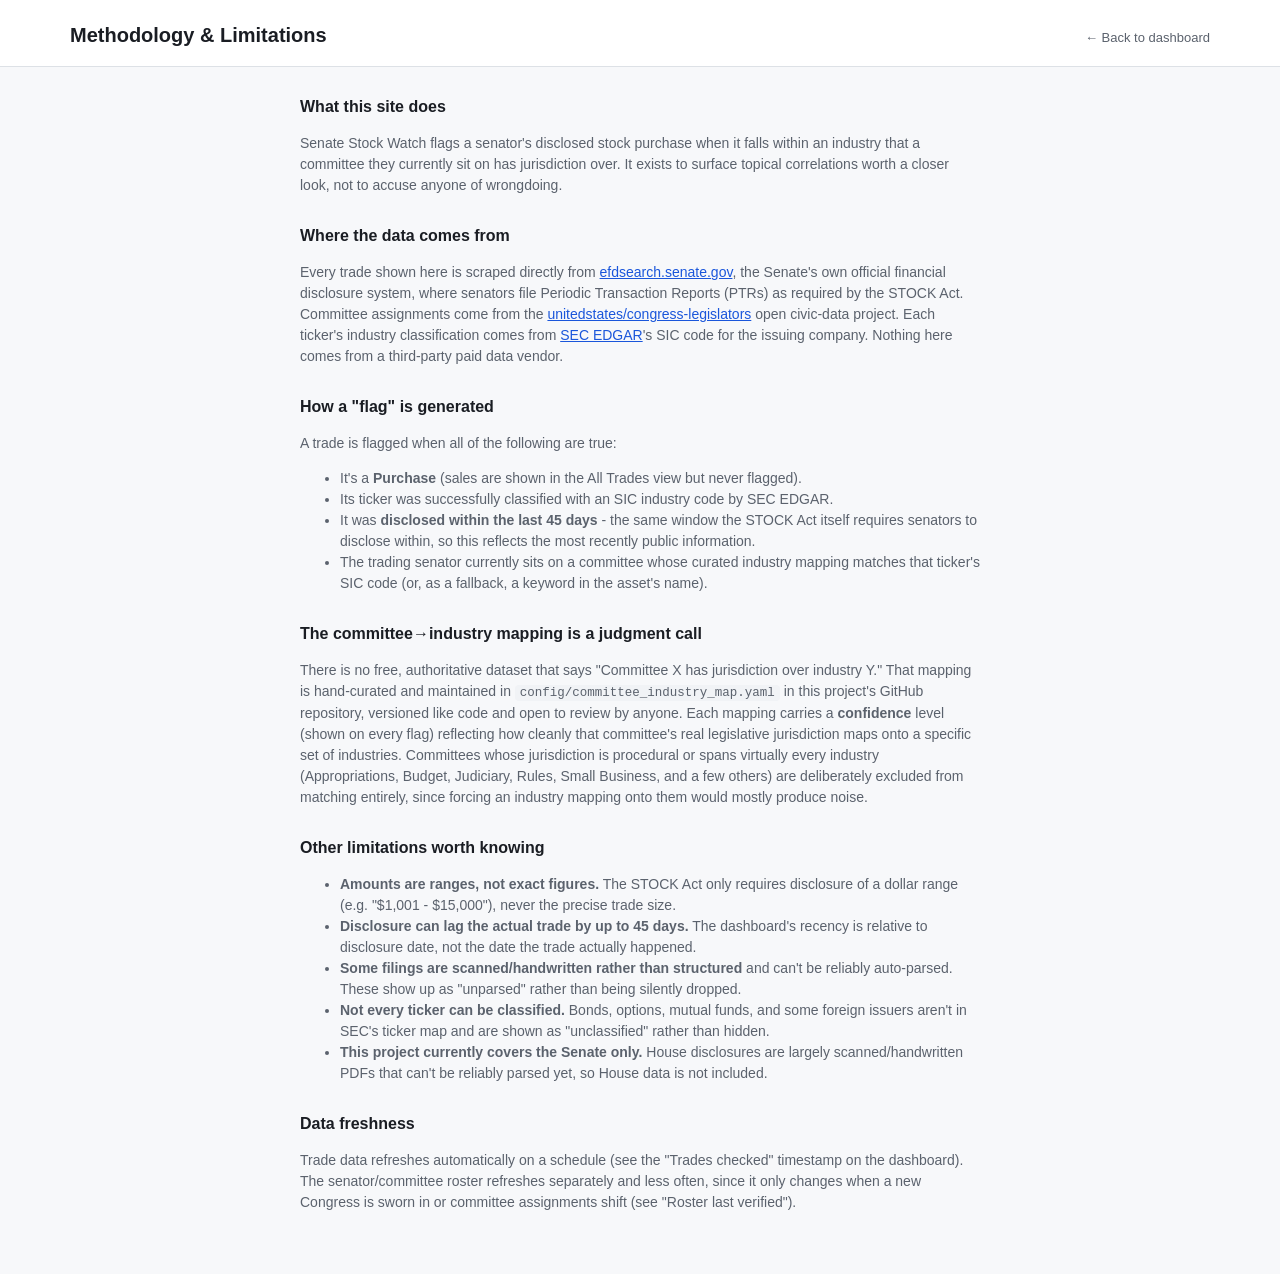
==== docs/methodology.html @ 35e69fd7 "Initial implementation of Senate Stock Watch Static, serverless web app that flags Senate stock purc" ====
<!doctype html>
<html lang="en">
<head>
  <meta charset="utf-8" />
  <meta name="viewport" content="width=device-width, initial-scale=1" />
  <title>Methodology &amp; limitations - Senate Stock Watch</title>
  <link rel="stylesheet" href="styles.css" />
</head>
<body>
  <header class="site-header">
    <div class="wrap">
      <div class="title-row">
        <h1>Methodology &amp; Limitations</h1>
        <nav class="header-links">
          <a href="index.html">&larr; Back to dashboard</a>
        </nav>
      </div>
    </div>
  </header>

  <main class="wrap prose">
    <h2>What this site does</h2>
    <p>
      Senate Stock Watch flags a senator's disclosed stock purchase when it falls within an industry that a
      committee they currently sit on has jurisdiction over. It exists to surface topical correlations worth a
      closer look, not to accuse anyone of wrongdoing.
    </p>

    <h2>Where the data comes from</h2>
    <p>
      Every trade shown here is scraped directly from
      <a href="https://efdsearch.senate.gov/search/" target="_blank" rel="noopener">efdsearch.senate.gov</a>,
      the Senate's own official financial disclosure system, where senators file Periodic Transaction Reports
      (PTRs) as required by the STOCK Act. Committee assignments come from the
      <a href="https://github.com/unitedstates/congress-legislators" target="_blank" rel="noopener">unitedstates/congress-legislators</a>
      open civic-data project. Each ticker's industry classification comes from
      <a href="https://www.sec.gov/" target="_blank" rel="noopener">SEC EDGAR</a>'s SIC code for the issuing company.
      Nothing here comes from a third-party paid data vendor.
    </p>

    <h2>How a "flag" is generated</h2>
    <p>A trade is flagged when all of the following are true:</p>
    <ul>
      <li>It's a <strong>Purchase</strong> (sales are shown in the All Trades view but never flagged).</li>
      <li>Its ticker was successfully classified with an SIC industry code by SEC EDGAR.</li>
      <li>It was <strong>disclosed within the last 45 days</strong> - the same window the STOCK Act itself requires senators to disclose within, so this reflects the most recently public information.</li>
      <li>The trading senator currently sits on a committee whose curated industry mapping matches that ticker's SIC code (or, as a fallback, a keyword in the asset's name).</li>
    </ul>

    <h2>The committee&rarr;industry mapping is a judgment call</h2>
    <p>
      There is no free, authoritative dataset that says "Committee X has jurisdiction over industry Y."
      That mapping is hand-curated and maintained in
      <code>config/committee_industry_map.yaml</code> in this project's GitHub repository, versioned like
      code and open to review by anyone. Each mapping carries a <strong>confidence</strong> level (shown on
      every flag) reflecting how cleanly that committee's real legislative jurisdiction maps onto a specific
      set of industries. Committees whose jurisdiction is procedural or spans virtually every industry
      (Appropriations, Budget, Judiciary, Rules, Small Business, and a few others) are deliberately excluded
      from matching entirely, since forcing an industry mapping onto them would mostly produce noise.
    </p>

    <h2>Other limitations worth knowing</h2>
    <ul>
      <li><strong>Amounts are ranges, not exact figures.</strong> The STOCK Act only requires disclosure of a dollar range (e.g. "$1,001 - $15,000"), never the precise trade size.</li>
      <li><strong>Disclosure can lag the actual trade by up to 45 days.</strong> The dashboard's recency is relative to disclosure date, not the date the trade actually happened.</li>
      <li><strong>Some filings are scanned/handwritten rather than structured</strong> and can't be reliably auto-parsed. These show up as "unparsed" rather than being silently dropped.</li>
      <li><strong>Not every ticker can be classified.</strong> Bonds, options, mutual funds, and some foreign issuers aren't in SEC's ticker map and are shown as "unclassified" rather than hidden.</li>
      <li><strong>This project currently covers the Senate only.</strong> House disclosures are largely scanned/handwritten PDFs that can't be reliably parsed yet, so House data is not included.</li>
    </ul>

    <h2>Data freshness</h2>
    <p>
      Trade data refreshes automatically on a schedule (see the "Trades checked" timestamp on the dashboard).
      The senator/committee roster refreshes separately and less often, since it only changes when a new
      Congress is sworn in or committee assignments shift (see "Roster last verified").
    </p>
  </main>
</body>
</html>
---- docs/styles.css ----
:root {
  --bg: #f7f8fa;
  --surface: #ffffff;
  --surface-alt: #f1f3f6;
  --border: #dde1e6;
  --text: #1a1d23;
  --text-muted: #5b626d;
  --text-faint: #8a919c;
  --accent: #1a56db;
  --accent-soft: #e8f0fe;
  --flag-high: #b42318;
  --flag-high-bg: #fef2f1;
  --flag-medium: #b54708;
  --flag-medium-bg: #fef6ec;
  --purchase: #067647;
  --purchase-bg: #e7f6ee;
  --sale: #6b7280;
  --sale-bg: #f1f3f6;
  --shadow: 0 1px 2px rgba(16, 24, 40, 0.06), 0 1px 3px rgba(16, 24, 40, 0.08);
  --radius: 8px;
}

@media (prefers-color-scheme: dark) {
  :root {
    --bg: #14161a;
    --surface: #1c1f26;
    --surface-alt: #23262e;
    --border: #333844;
    --text: #eaecef;
    --text-muted: #a3a9b5;
    --text-faint: #767d89;
    --accent: #5b8def;
    --accent-soft: #1c2b4a;
    --flag-high: #f97066;
    --flag-high-bg: #3a1a1a;
    --flag-medium: #f79009;
    --flag-medium-bg: #3a2a12;
    --purchase: #3ccb7f;
    --purchase-bg: #143324;
    --sale: #9aa1ac;
    --sale-bg: #23262e;
    --shadow: 0 1px 2px rgba(0, 0, 0, 0.4);
  }
}

* {
  box-sizing: border-box;
}

body {
  margin: 0;
  background: var(--bg);
  color: var(--text);
  font-family: -apple-system, BlinkMacSystemFont, "Segoe UI", Roboto, Helvetica, Arial, sans-serif;
  font-size: 14px;
  line-height: 1.5;
}

a {
  color: var(--accent);
}

.wrap {
  max-width: 1180px;
  margin: 0 auto;
  padding: 0 20px 48px;
}

/* Header */
.site-header {
  border-bottom: 1px solid var(--border);
  background: var(--surface);
  margin-bottom: 20px;
}

.site-header .wrap {
  padding-top: 20px;
  padding-bottom: 16px;
}

.title-row {
  display: flex;
  align-items: baseline;
  justify-content: space-between;
  flex-wrap: wrap;
  gap: 8px;
}

.title-row h1 {
  font-size: 20px;
  margin: 0;
}

.header-links {
  font-size: 13px;
  display: flex;
  gap: 16px;
}

.header-links a {
  text-decoration: none;
  color: var(--text-muted);
}

.header-links a:hover {
  color: var(--accent);
}

.disclaimer {
  margin-top: 10px;
  font-size: 13px;
  color: var(--text-muted);
  background: var(--surface-alt);
  border: 1px solid var(--border);
  border-radius: var(--radius);
  padding: 10px 14px;
}

.meta-row {
  margin-top: 10px;
  font-size: 12.5px;
  color: var(--text-faint);
  display: flex;
  gap: 18px;
  flex-wrap: wrap;
}

.meta-row .dot {
  width: 6px;
  height: 6px;
  border-radius: 50%;
  background: var(--purchase);
  display: inline-block;
  margin-right: 6px;
}

/* View tabs */
.view-tabs {
  display: flex;
  gap: 4px;
  margin-bottom: 16px;
  border-bottom: 1px solid var(--border);
}

.view-tab {
  appearance: none;
  border: none;
  background: none;
  font: inherit;
  color: var(--text-muted);
  padding: 10px 4px;
  margin-right: 20px;
  cursor: pointer;
  border-bottom: 2px solid transparent;
}

.view-tab.active {
  color: var(--text);
  border-bottom-color: var(--accent);
  font-weight: 600;
}

/* Filter bar */
.filter-bar {
  display: flex;
  flex-wrap: wrap;
  gap: 10px;
  align-items: center;
  margin-bottom: 16px;
  background: var(--surface);
  border: 1px solid var(--border);
  border-radius: var(--radius);
  padding: 12px;
}

.filter-bar select,
.filter-bar input[type="text"] {
  font: inherit;
  padding: 6px 10px;
  border-radius: 6px;
  border: 1px solid var(--border);
  background: var(--surface);
  color: var(--text);
}

.filter-bar input[type="text"] {
  min-width: 200px;
}

.filter-checkbox {
  display: flex;
  align-items: center;
  gap: 6px;
  color: var(--text-muted);
  font-size: 13px;
}

.filter-spacer {
  flex: 1;
}

.result-count {
  font-size: 13px;
  color: var(--text-faint);
}

/* Table */
.table-container {
  background: var(--surface);
  border: 1px solid var(--border);
  border-radius: var(--radius);
  overflow-x: auto;
  box-shadow: var(--shadow);
}

table {
  width: 100%;
  border-collapse: collapse;
  min-width: 760px;
}

thead th {
  text-align: left;
  font-size: 12px;
  text-transform: uppercase;
  letter-spacing: 0.03em;
  color: var(--text-faint);
  padding: 10px 14px;
  border-bottom: 1px solid var(--border);
  cursor: pointer;
  white-space: nowrap;
  user-select: none;
}

thead th:hover {
  color: var(--text);
}

thead th .sort-arrow {
  opacity: 0.5;
  margin-left: 3px;
}

tbody td {
  padding: 10px 14px;
  border-bottom: 1px solid var(--border);
  vertical-align: middle;
}

tbody tr:last-child td {
  border-bottom: none;
}

tbody tr {
  cursor: pointer;
}

tbody tr:hover {
  background: var(--surface-alt);
}

.senator-cell {
  display: flex;
  flex-direction: column;
}

.senator-name {
  font-weight: 600;
}

.senator-sub {
  font-size: 12px;
  color: var(--text-faint);
}

.badge {
  display: inline-block;
  font-size: 11px;
  font-weight: 600;
  padding: 1px 6px;
  border-radius: 4px;
}

.badge-D { background: var(--accent-soft); color: var(--accent); }
.badge-R { background: var(--flag-high-bg); color: var(--flag-high); }
.badge-I { background: var(--surface-alt); color: var(--text-muted); }

.chip {
  display: inline-block;
  font-size: 12px;
  padding: 2px 8px;
  border-radius: 999px;
  white-space: nowrap;
}

.chip-purchase { background: var(--purchase-bg); color: var(--purchase); }
.chip-sale { background: var(--sale-bg); color: var(--sale); }

.confidence-high { color: var(--flag-high); font-weight: 600; }
.confidence-medium { color: var(--flag-medium); font-weight: 600; }

.recency-chip {
  font-size: 12px;
  color: var(--text-muted);
}

.ticker {
  font-weight: 600;
}

.empty-state, .error-state {
  padding: 48px 20px;
  text-align: center;
  color: var(--text-muted);
}

.error-state {
  color: var(--flag-high);
}

/* Modal */
dialog#detail-modal {
  border: none;
  border-radius: 12px;
  padding: 0;
  width: min(560px, 92vw);
  background: var(--surface);
  color: var(--text);
  box-shadow: var(--shadow);
}

dialog#detail-modal::backdrop {
  background: rgba(10, 12, 16, 0.5);
}

.modal-inner {
  padding: 22px 24px;
}

.modal-inner h2 {
  margin: 0 0 4px;
  font-size: 18px;
}

.modal-close {
  position: absolute;
  top: 14px;
  right: 16px;
  appearance: none;
  border: none;
  background: none;
  font-size: 18px;
  color: var(--text-faint);
  cursor: pointer;
}

.modal-inner {
  position: relative;
}

.detail-grid {
  display: grid;
  grid-template-columns: auto 1fr;
  gap: 6px 14px;
  margin: 16px 0;
  font-size: 13px;
}

.detail-grid dt {
  color: var(--text-faint);
}

.detail-grid dd {
  margin: 0;
}

.rationale-box {
  background: var(--surface-alt);
  border-radius: 8px;
  padding: 12px 14px;
  font-size: 13px;
  color: var(--text-muted);
  margin: 12px 0;
}

.modal-links {
  display: flex;
  gap: 16px;
  font-size: 13px;
  margin-top: 10px;
}

/* Methodology page */
.prose {
  max-width: 720px;
}

.prose h2 {
  font-size: 16px;
  margin-top: 28px;
}

.prose p, .prose li {
  color: var(--text-muted);
}

.prose code {
  background: var(--surface-alt);
  padding: 1px 5px;
  border-radius: 4px;
  font-size: 12.5px;
}
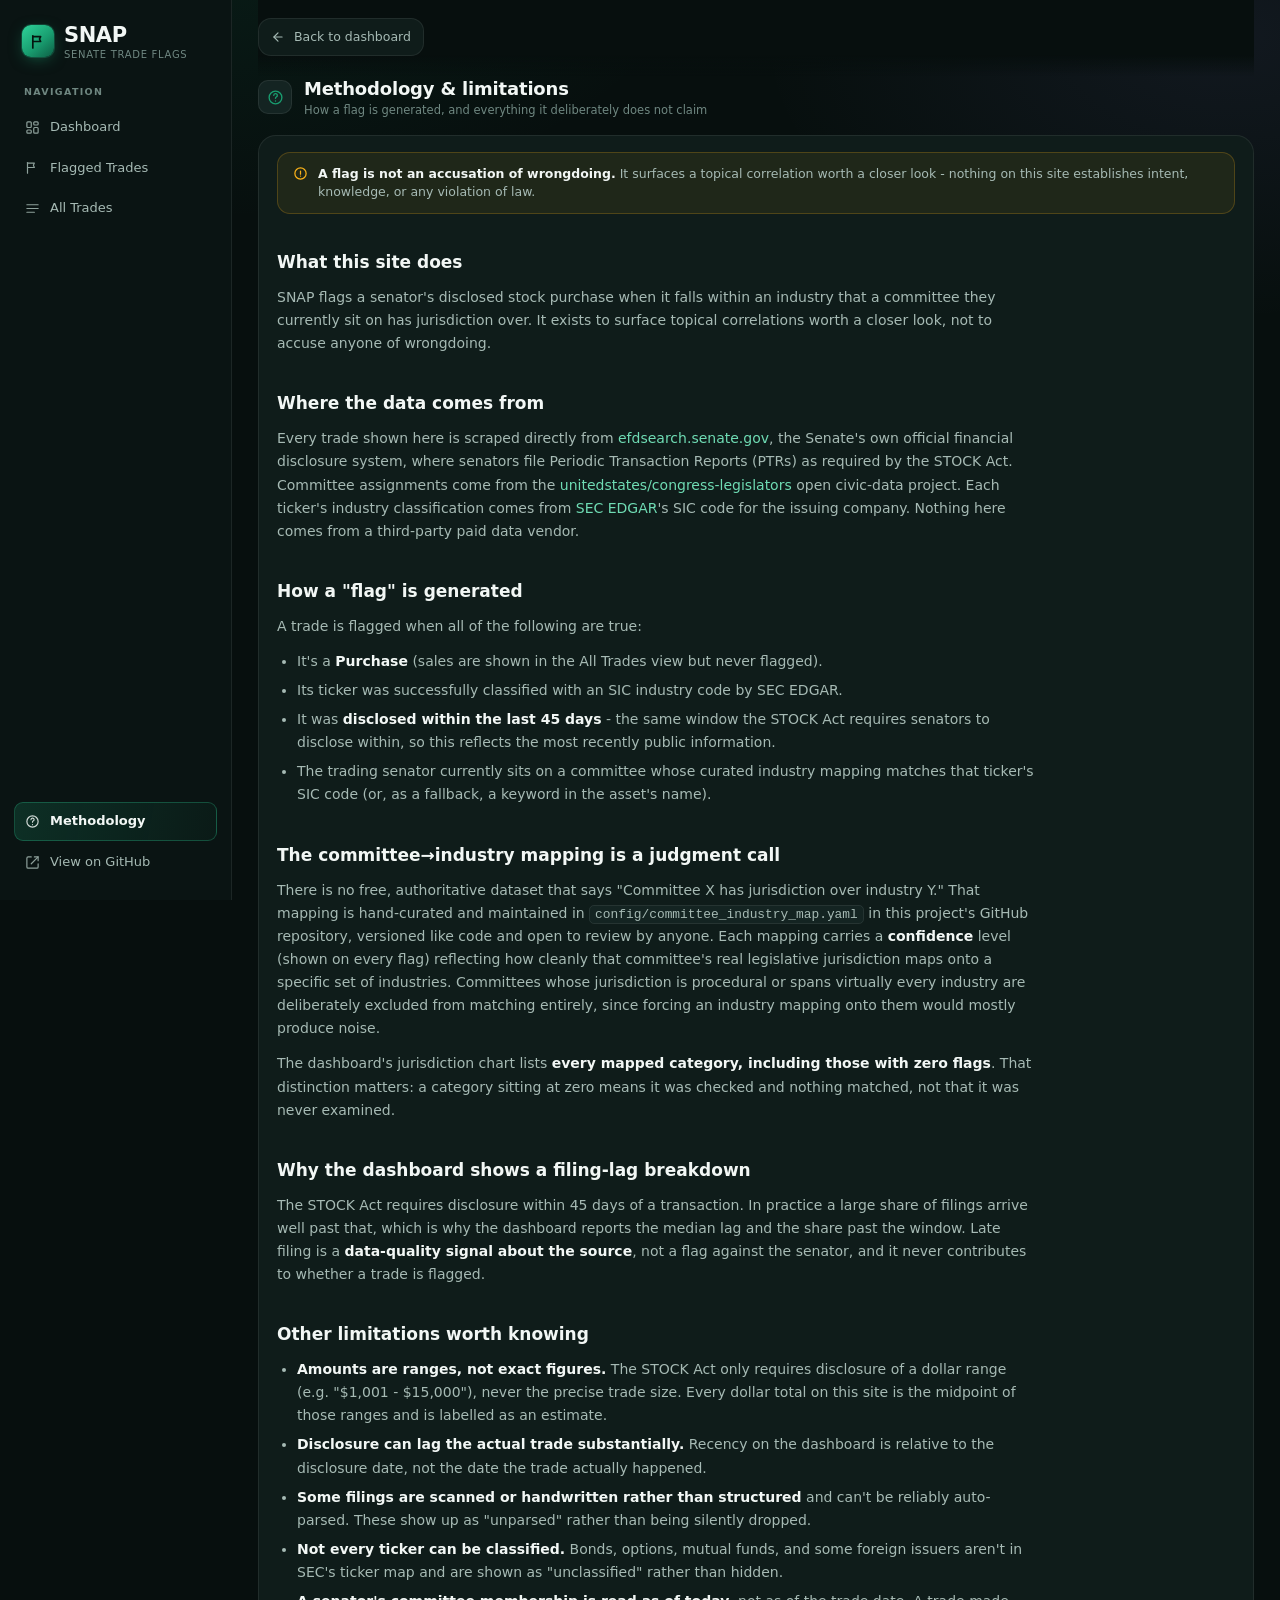
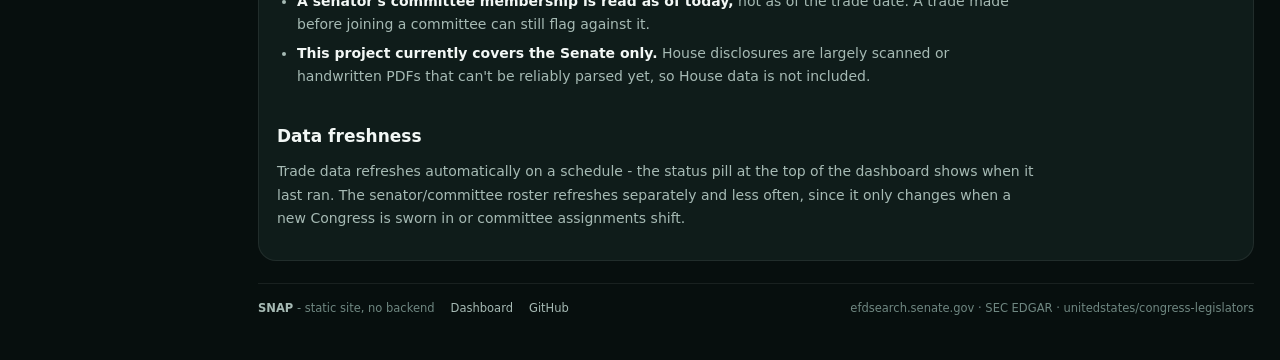
==== commit fcb4f789: "Redesign the frontend as SNAP: dark dashboard shell Replaces the single-table page with a three-view" ====
--- a/docs/methodology.html
+++ b/docs/methodology.html
@@ -3,77 +3,166 @@
 <head>
   <meta charset="utf-8" />
   <meta name="viewport" content="width=device-width, initial-scale=1" />
-  <title>Methodology &amp; limitations - Senate Stock Watch</title>
+  <title>Methodology &amp; limitations - SNAP</title>
+  <meta name="description" content="How SNAP matches Senate stock purchases to committee jurisdiction, and where that matching falls short." />
   <link rel="stylesheet" href="styles.css" />
 </head>
 <body>
-  <header class="site-header">
-    <div class="wrap">
-      <div class="title-row">
-        <h1>Methodology &amp; Limitations</h1>
-        <nav class="header-links">
-          <a href="index.html">&larr; Back to dashboard</a>
-        </nav>
+<div class="app">
+
+  <aside class="rail">
+    <a class="rail-brand" href="index.html">
+      <span class="rail-mark">
+        <svg width="17" height="17" viewBox="0 0 24 24" fill="none" stroke="#04150f" stroke-width="2.4" stroke-linecap="round" stroke-linejoin="round" aria-hidden="true">
+          <path d="M4 21V4"/><path d="M4 5h11l-1.6 3.5L15 12H4"/>
+        </svg>
+      </span>
+      <span class="rail-word">SNAP<span>Senate trade flags</span></span>
+    </a>
+
+    <nav class="rail-section" aria-label="Views">
+      <div class="rail-label">Navigation</div>
+      <a class="rail-item" href="index.html">
+        <svg width="15" height="15" viewBox="0 0 24 24" fill="none" stroke="currentColor" stroke-width="1.9" aria-hidden="true"><rect x="3" y="3" width="7" height="9" rx="1.5"/><rect x="14" y="3" width="7" height="5" rx="1.5"/><rect x="14" y="12" width="7" height="9" rx="1.5"/><rect x="3" y="16" width="7" height="5" rx="1.5"/></svg>
+        <span class="n">Dashboard</span>
+      </a>
+      <a class="rail-item" href="index.html">
+        <svg width="15" height="15" viewBox="0 0 24 24" fill="none" stroke="currentColor" stroke-width="1.9" stroke-linecap="round" stroke-linejoin="round" aria-hidden="true"><path d="M4 21V4"/><path d="M4 5h11l-1.6 3.5L15 12H4"/></svg>
+        <span class="n">Flagged Trades</span>
+      </a>
+      <a class="rail-item" href="index.html">
+        <svg width="15" height="15" viewBox="0 0 24 24" fill="none" stroke="currentColor" stroke-width="1.9" stroke-linecap="round" stroke-linejoin="round" aria-hidden="true"><path d="M3 6h18"/><path d="M3 12h18"/><path d="M3 18h12"/></svg>
+        <span class="n">All Trades</span>
+      </a>
+    </nav>
+
+    <div class="rail-foot">
+      <a class="rail-item" href="methodology.html" aria-current="page">
+        <svg width="15" height="15" viewBox="0 0 24 24" fill="none" stroke="currentColor" stroke-width="1.9" stroke-linecap="round" stroke-linejoin="round" aria-hidden="true"><circle cx="12" cy="12" r="9"/><path d="M9.6 9a2.5 2.5 0 1 1 3.4 2.3c-.7.3-1 .9-1 1.7"/><path d="M12 17h.01"/></svg>
+        <span class="n">Methodology</span>
+      </a>
+      <a class="rail-item" href="https://github.com/ryanlafav/senate-stock-watch" target="_blank" rel="noopener">
+        <svg width="15" height="15" viewBox="0 0 24 24" fill="none" stroke="currentColor" stroke-width="1.9" stroke-linecap="round" stroke-linejoin="round" aria-hidden="true"><path d="M15 3h6v6"/><path d="M10 14 21 3"/><path d="M21 14v5a2 2 0 0 1-2 2H5a2 2 0 0 1-2-2V5a2 2 0 0 1 2-2h5"/></svg>
+        <span class="n">View on GitHub</span>
+      </a>
+    </div>
+  </aside>
+
+  <div class="main">
+    <div class="topbar">
+      <a class="pill-btn" href="index.html">
+        <svg width="14" height="14" viewBox="0 0 24 24" fill="none" stroke="currentColor" stroke-width="2" stroke-linecap="round" stroke-linejoin="round" aria-hidden="true"><path d="M19 12H5"/><path d="m12 19-7-7 7-7"/></svg>
+        Back to dashboard
+      </a>
+    </div>
+
+    <div class="page-title">
+      <span class="ico">
+        <svg width="17" height="17" viewBox="0 0 24 24" fill="none" stroke="var(--series-1)" stroke-width="1.9" stroke-linecap="round" stroke-linejoin="round" aria-hidden="true"><circle cx="12" cy="12" r="9"/><path d="M9.6 9a2.5 2.5 0 1 1 3.4 2.3c-.7.3-1 .9-1 1.7"/><path d="M12 17h.01"/></svg>
+      </span>
+      <div>
+        <h1>Methodology &amp; limitations</h1>
+        <p>How a flag is generated, and everything it deliberately does not claim</p>
       </div>
     </div>
-  </header>
 
-  <main class="wrap prose">
-    <h2>What this site does</h2>
-    <p>
-      Senate Stock Watch flags a senator's disclosed stock purchase when it falls within an industry that a
-      committee they currently sit on has jurisdiction over. It exists to surface topical correlations worth a
-      closer look, not to accuse anyone of wrongdoing.
-    </p>
+    <section class="card">
+      <div class="notice" style="margin-top:0">
+        <svg width="15" height="15" viewBox="0 0 24 24" fill="none" stroke="var(--warning)" stroke-width="2" stroke-linecap="round" aria-hidden="true"><circle cx="12" cy="12" r="9"/><path d="M12 8v5"/><path d="M12 16h.01"/></svg>
+        <span><b>A flag is not an accusation of wrongdoing.</b> It surfaces a topical correlation
+        worth a closer look - nothing on this site establishes intent, knowledge, or any
+        violation of law.</span>
+      </div>
 
-    <h2>Where the data comes from</h2>
-    <p>
-      Every trade shown here is scraped directly from
-      <a href="https://efdsearch.senate.gov/search/" target="_blank" rel="noopener">efdsearch.senate.gov</a>,
-      the Senate's own official financial disclosure system, where senators file Periodic Transaction Reports
-      (PTRs) as required by the STOCK Act. Committee assignments come from the
-      <a href="https://github.com/unitedstates/congress-legislators" target="_blank" rel="noopener">unitedstates/congress-legislators</a>
-      open civic-data project. Each ticker's industry classification comes from
-      <a href="https://www.sec.gov/" target="_blank" rel="noopener">SEC EDGAR</a>'s SIC code for the issuing company.
-      Nothing here comes from a third-party paid data vendor.
-    </p>
+      <article class="prose" style="margin-top:22px">
+        <h2>What this site does</h2>
+        <p>
+          SNAP flags a senator's disclosed stock purchase when it falls within an industry that a
+          committee they currently sit on has jurisdiction over. It exists to surface topical
+          correlations worth a closer look, not to accuse anyone of wrongdoing.
+        </p>
 
-    <h2>How a "flag" is generated</h2>
-    <p>A trade is flagged when all of the following are true:</p>
-    <ul>
-      <li>It's a <strong>Purchase</strong> (sales are shown in the All Trades view but never flagged).</li>
-      <li>Its ticker was successfully classified with an SIC industry code by SEC EDGAR.</li>
-      <li>It was <strong>disclosed within the last 45 days</strong> - the same window the STOCK Act itself requires senators to disclose within, so this reflects the most recently public information.</li>
-      <li>The trading senator currently sits on a committee whose curated industry mapping matches that ticker's SIC code (or, as a fallback, a keyword in the asset's name).</li>
-    </ul>
+        <h2>Where the data comes from</h2>
+        <p>
+          Every trade shown here is scraped directly from
+          <a href="https://efdsearch.senate.gov/search/" target="_blank" rel="noopener">efdsearch.senate.gov</a>,
+          the Senate's own official financial disclosure system, where senators file Periodic Transaction
+          Reports (PTRs) as required by the STOCK Act. Committee assignments come from the
+          <a href="https://github.com/unitedstates/congress-legislators" target="_blank" rel="noopener">unitedstates/congress-legislators</a>
+          open civic-data project. Each ticker's industry classification comes from
+          <a href="https://www.sec.gov/" target="_blank" rel="noopener">SEC EDGAR</a>'s SIC code for the
+          issuing company. Nothing here comes from a third-party paid data vendor.
+        </p>
 
-    <h2>The committee&rarr;industry mapping is a judgment call</h2>
-    <p>
-      There is no free, authoritative dataset that says "Committee X has jurisdiction over industry Y."
-      That mapping is hand-curated and maintained in
-      <code>config/committee_industry_map.yaml</code> in this project's GitHub repository, versioned like
-      code and open to review by anyone. Each mapping carries a <strong>confidence</strong> level (shown on
-      every flag) reflecting how cleanly that committee's real legislative jurisdiction maps onto a specific
-      set of industries. Committees whose jurisdiction is procedural or spans virtually every industry
-      (Appropriations, Budget, Judiciary, Rules, Small Business, and a few others) are deliberately excluded
-      from matching entirely, since forcing an industry mapping onto them would mostly produce noise.
-    </p>
+        <h2>How a "flag" is generated</h2>
+        <p>A trade is flagged when all of the following are true:</p>
+        <ul>
+          <li>It's a <strong>Purchase</strong> (sales are shown in the All Trades view but never flagged).</li>
+          <li>Its ticker was successfully classified with an SIC industry code by SEC EDGAR.</li>
+          <li>It was <strong>disclosed within the last 45 days</strong> - the same window the STOCK Act
+              requires senators to disclose within, so this reflects the most recently public information.</li>
+          <li>The trading senator currently sits on a committee whose curated industry mapping matches that
+              ticker's SIC code (or, as a fallback, a keyword in the asset's name).</li>
+        </ul>
 
-    <h2>Other limitations worth knowing</h2>
-    <ul>
-      <li><strong>Amounts are ranges, not exact figures.</strong> The STOCK Act only requires disclosure of a dollar range (e.g. "$1,001 - $15,000"), never the precise trade size.</li>
-      <li><strong>Disclosure can lag the actual trade by up to 45 days.</strong> The dashboard's recency is relative to disclosure date, not the date the trade actually happened.</li>
-      <li><strong>Some filings are scanned/handwritten rather than structured</strong> and can't be reliably auto-parsed. These show up as "unparsed" rather than being silently dropped.</li>
-      <li><strong>Not every ticker can be classified.</strong> Bonds, options, mutual funds, and some foreign issuers aren't in SEC's ticker map and are shown as "unclassified" rather than hidden.</li>
-      <li><strong>This project currently covers the Senate only.</strong> House disclosures are largely scanned/handwritten PDFs that can't be reliably parsed yet, so House data is not included.</li>
-    </ul>
+        <h2>The committee&rarr;industry mapping is a judgment call</h2>
+        <p>
+          There is no free, authoritative dataset that says "Committee X has jurisdiction over industry Y."
+          That mapping is hand-curated and maintained in
+          <code>config/committee_industry_map.yaml</code> in this project's GitHub repository, versioned like
+          code and open to review by anyone. Each mapping carries a <strong>confidence</strong> level (shown
+          on every flag) reflecting how cleanly that committee's real legislative jurisdiction maps onto a
+          specific set of industries. Committees whose jurisdiction is procedural or spans virtually every
+          industry are deliberately excluded from matching entirely, since forcing an industry mapping onto
+          them would mostly produce noise.
+        </p>
+        <p>
+          The dashboard's jurisdiction chart lists <strong>every mapped category, including those with zero
+          flags</strong>. That distinction matters: a category sitting at zero means it was checked and
+          nothing matched, not that it was never examined.
+        </p>
 
-    <h2>Data freshness</h2>
-    <p>
-      Trade data refreshes automatically on a schedule (see the "Trades checked" timestamp on the dashboard).
-      The senator/committee roster refreshes separately and less often, since it only changes when a new
-      Congress is sworn in or committee assignments shift (see "Roster last verified").
-    </p>
-  </main>
+        <h2>Why the dashboard shows a filing-lag breakdown</h2>
+        <p>
+          The STOCK Act requires disclosure within 45 days of a transaction. In practice a large share of
+          filings arrive well past that, which is why the dashboard reports the median lag and the share
+          past the window. Late filing is a <strong>data-quality signal about the source</strong>, not a
+          flag against the senator, and it never contributes to whether a trade is flagged.
+        </p>
+
+        <h2>Other limitations worth knowing</h2>
+        <ul>
+          <li><strong>Amounts are ranges, not exact figures.</strong> The STOCK Act only requires disclosure
+              of a dollar range (e.g. "$1,001 - $15,000"), never the precise trade size. Every dollar total
+              on this site is the midpoint of those ranges and is labelled as an estimate.</li>
+          <li><strong>Disclosure can lag the actual trade substantially.</strong> Recency on the dashboard
+              is relative to the disclosure date, not the date the trade actually happened.</li>
+          <li><strong>Some filings are scanned or handwritten rather than structured</strong> and can't be
+              reliably auto-parsed. These show up as "unparsed" rather than being silently dropped.</li>
+          <li><strong>Not every ticker can be classified.</strong> Bonds, options, mutual funds, and some
+              foreign issuers aren't in SEC's ticker map and are shown as "unclassified" rather than hidden.</li>
+          <li><strong>A senator's committee membership is read as of today,</strong> not as of the trade
+              date. A trade made before joining a committee can still flag against it.</li>
+          <li><strong>This project currently covers the Senate only.</strong> House disclosures are largely
+              scanned or handwritten PDFs that can't be reliably parsed yet, so House data is not included.</li>
+        </ul>
+
+        <h2>Data freshness</h2>
+        <p>
+          Trade data refreshes automatically on a schedule - the status pill at the top of the dashboard
+          shows when it last ran. The senator/committee roster refreshes separately and less often, since it
+          only changes when a new Congress is sworn in or committee assignments shift.
+        </p>
+      </article>
+    </section>
+
+    <footer class="site-footer">
+      <span><b style="color:var(--ink-2)">SNAP</b> - static site, no backend</span>
+      <a href="index.html">Dashboard</a>
+      <a href="https://github.com/ryanlafav/senate-stock-watch" target="_blank" rel="noopener">GitHub</a>
+      <span class="spacer">efdsearch.senate.gov &middot; SEC EDGAR &middot; unitedstates/congress-legislators</span>
+    </footer>
+  </div>
+</div>
 </body>
 </html>
--- a/docs/styles.css
+++ b/docs/styles.css
@@ -1,412 +1,1009 @@
+/* SNAP - Senate trade flags.
+ *
+ * Single committed dark theme. Chart series colors are validated for
+ * colorblind separation and >=3:1 contrast against the card surface
+ * (#0f1c1a); status colors are reserved for confidence/compliance state and
+ * are never reused as a series color.
+ */
+
 :root {
-  --bg: #f7f8fa;
-  --surface: #ffffff;
-  --surface-alt: #f1f3f6;
-  --border: #dde1e6;
-  --text: #1a1d23;
-  --text-muted: #5b626d;
-  --text-faint: #8a919c;
-  --accent: #1a56db;
-  --accent-soft: #e8f0fe;
-  --flag-high: #b42318;
-  --flag-high-bg: #fef2f1;
-  --flag-medium: #b54708;
-  --flag-medium-bg: #fef6ec;
-  --purchase: #067647;
-  --purchase-bg: #e7f6ee;
-  --sale: #6b7280;
-  --sale-bg: #f1f3f6;
-  --shadow: 0 1px 2px rgba(16, 24, 40, 0.06), 0 1px 3px rgba(16, 24, 40, 0.08);
-  --radius: 8px;
-}
-
-@media (prefers-color-scheme: dark) {
-  :root {
-    --bg: #14161a;
-    --surface: #1c1f26;
-    --surface-alt: #23262e;
-    --border: #333844;
-    --text: #eaecef;
-    --text-muted: #a3a9b5;
-    --text-faint: #767d89;
-    --accent: #5b8def;
-    --accent-soft: #1c2b4a;
-    --flag-high: #f97066;
-    --flag-high-bg: #3a1a1a;
-    --flag-medium: #f79009;
-    --flag-medium-bg: #3a2a12;
-    --purchase: #3ccb7f;
-    --purchase-bg: #143324;
-    --sale: #9aa1ac;
-    --sale-bg: #23262e;
-    --shadow: 0 1px 2px rgba(0, 0, 0, 0.4);
-  }
-}
-
-* {
-  box-sizing: border-box;
-}
+  color-scheme: dark;
+
+  /* Surfaces */
+  --plane:      #070f0e;
+  --rail:       #0a1413;
+  --surface:    #0f1c1a;
+  --surface-2:  #142422;
+  --surface-3:  #1b2f2c;
+
+  /* Ink */
+  --ink:        #f2f7f5;
+  --ink-2:      #a6bab4;
+  --ink-3:      #6f8781;
+
+  /* Lines */
+  --hair:       rgba(255, 255, 255, 0.075);
+  --hair-2:     rgba(255, 255, 255, 0.13);
+  --grid:       #1c2b28;
+  --axis:       #2a3d39;
+
+  /* Chart series */
+  --series-1:   #199e70;
+  --series-2:   #9085e9;
+
+  /* Status (reserved) */
+  --good:       #0ca30c;
+  --warning:    #fab219;
+  --serious:    #ec835a;
+  --critical:   #d03b3b;
+
+  /* Party */
+  --party-d:    #3987e5;
+  --party-r:    #e66767;
+  --party-i:    #c98500;
+
+  --radius-lg: 18px;
+  --radius:    13px;
+  --radius-sm: 9px;
+
+  --rail-w: 232px;
+
+  font-family: system-ui, -apple-system, "Segoe UI", sans-serif;
+}
+
+* { box-sizing: border-box; }
+
+/* Several components below set an explicit `display`, which would otherwise
+   out-specify the `hidden` attribute and leave hidden controls on screen. */
+[hidden] { display: none !important; }
+
+html, body { margin: 0; padding: 0; }
 
 body {
-  margin: 0;
-  background: var(--bg);
-  color: var(--text);
-  font-family: -apple-system, BlinkMacSystemFont, "Segoe UI", Roboto, Helvetica, Arial, sans-serif;
+  background:
+    radial-gradient(900px 520px at 14% -10%, rgba(25, 158, 112, 0.10), transparent 60%),
+    radial-gradient(760px 460px at 96% 4%, rgba(144, 133, 233, 0.08), transparent 62%),
+    var(--plane);
+  background-attachment: fixed;
+  color: var(--ink);
   font-size: 14px;
-  line-height: 1.5;
-}
-
-a {
-  color: var(--accent);
-}
-
-.wrap {
-  max-width: 1180px;
-  margin: 0 auto;
-  padding: 0 20px 48px;
-}
-
-/* Header */
-.site-header {
-  border-bottom: 1px solid var(--border);
+  line-height: 1.45;
+  -webkit-font-smoothing: antialiased;
+}
+
+h1, h2, h3, h4, p, dl, dd, figure { margin: 0; }
+ul { margin: 0; }
+
+a { color: var(--ink); }
+
+button {
+  font: inherit;
+  color: inherit;
+  background: none;
+  border: none;
+  cursor: pointer;
+}
+
+code {
+  font-family: ui-monospace, SFMono-Regular, Menlo, monospace;
+  font-size: 0.92em;
+  background: var(--surface-2);
+  border: 1px solid var(--hair);
+  border-radius: 5px;
+  padding: 1px 5px;
+}
+
+:focus-visible {
+  outline: 2px solid var(--series-1);
+  outline-offset: 2px;
+  border-radius: 4px;
+}
+
+.visually-hidden {
+  position: absolute;
+  width: 1px; height: 1px;
+  padding: 0; margin: -1px;
+  overflow: hidden;
+  clip: rect(0 0 0 0);
+  white-space: nowrap;
+}
+
+/* ---------------------------------------------------------------- shell --- */
+
+.app {
+  display: grid;
+  grid-template-columns: var(--rail-w) minmax(0, 1fr);
+  min-height: 100vh;
+}
+
+.rail {
+  background: var(--rail);
+  border-right: 1px solid var(--hair);
+  padding: 20px 14px 18px;
+  display: flex;
+  flex-direction: column;
+  gap: 22px;
+  position: sticky;
+  top: 0;
+  height: 100vh;
+  overflow-y: auto;
+}
+
+.rail-brand {
+  display: flex;
+  align-items: center;
+  gap: 10px;
+  padding: 0 8px;
+  text-decoration: none;
+}
+.rail-mark {
+  width: 32px; height: 32px;
+  border-radius: 9px;
+  display: grid;
+  place-items: center;
+  flex: none;
+  background: linear-gradient(140deg, #2fd39a, #199e70 55%, #0d5f45);
+  box-shadow: 0 0 0 1px rgba(47, 211, 154, 0.2), 0 4px 16px -4px rgba(25, 158, 112, 0.6);
+}
+.rail-word {
+  font-size: 21px;
+  font-weight: 720;
+  letter-spacing: -0.02em;
+}
+.rail-word span {
+  display: block;
+  font-size: 10px;
+  font-weight: 500;
+  color: var(--ink-3);
+  letter-spacing: 0.07em;
+  text-transform: uppercase;
+  margin-top: -2px;
+}
+
+.rail-section { display: grid; gap: 2px; }
+.rail-label {
+  font-size: 9.5px;
+  font-weight: 650;
+  letter-spacing: 0.14em;
+  text-transform: uppercase;
+  color: var(--ink-3);
+  padding: 0 10px 7px;
+}
+.rail-item {
+  display: flex;
+  align-items: center;
+  gap: 10px;
+  width: 100%;
+  text-align: left;
+  padding: 9px 10px;
+  border-radius: var(--radius-sm);
+  font-size: 13px;
+  color: var(--ink-2);
+  border: 1px solid transparent;
+  text-decoration: none;
+}
+.rail-item:hover { background: rgba(255, 255, 255, 0.04); color: var(--ink); }
+.rail-item[aria-current="page"] {
+  background: linear-gradient(100deg, rgba(25, 158, 112, 0.20), rgba(25, 158, 112, 0.05));
+  border-color: rgba(47, 211, 154, 0.28);
+  color: var(--ink);
+  font-weight: 570;
+}
+.rail-item svg { flex: none; opacity: 0.85; }
+.rail-item .n { flex: 1; }
+.rail-item[data-planned] { cursor: default; opacity: 0.75; }
+.rail-item[data-planned]:hover { background: none; color: var(--ink-2); }
+
+.rail-badge {
+  font-size: 10px;
+  font-weight: 640;
+  padding: 1px 7px;
+  border-radius: 999px;
+  background: rgba(208, 59, 59, 0.2);
+  color: #ff9b9b;
+  font-variant-numeric: tabular-nums;
+}
+
+.rail-foot { margin-top: auto; display: grid; gap: 2px; }
+
+.main { min-width: 0; padding: 0 26px 44px; }
+
+/* --------------------------------------------------------------- topbar --- */
+
+.topbar {
+  display: flex;
+  align-items: center;
+  gap: 14px;
+  padding: 18px 0 20px;
+  position: sticky;
+  top: 0;
+  z-index: 20;
+  background: linear-gradient(var(--plane) 72%, transparent);
+}
+
+.search {
+  flex: 1 1 auto;
+  min-width: 0; /* let the search shrink instead of pushing the topbar wide */
+  max-width: 420px;
+  display: flex;
+  align-items: center;
+  gap: 9px;
+  height: 38px;
+  padding: 0 12px;
+  border-radius: var(--radius);
   background: var(--surface);
-  margin-bottom: 20px;
-}
-
-.site-header .wrap {
-  padding-top: 20px;
-  padding-bottom: 16px;
-}
-
-.title-row {
+  border: 1px solid var(--hair);
+  color: var(--ink-3);
+}
+.search:focus-within { border-color: var(--hair-2); }
+.search svg { flex: none; }
+.search input {
+  flex: 1;
+  min-width: 0;
+  background: none;
+  border: none;
+  color: var(--ink);
+  font: inherit;
+  font-size: 13px;
+  outline: none;
+}
+.search input::placeholder { color: var(--ink-3); }
+.search .kbd {
+  font-size: 10.5px;
+  padding: 2px 6px;
+  border-radius: 5px;
+  background: var(--surface-3);
+  color: var(--ink-3);
+  flex: none;
+}
+
+.top-tools {
+  margin-left: auto;
+  display: flex;
+  align-items: center;
+  gap: 10px;
+}
+
+.pill-btn {
+  display: inline-flex;
+  align-items: center;
+  gap: 9px;
+  height: 38px;
+  padding: 0 12px;
+  border-radius: var(--radius);
+  background: var(--surface);
+  border: 1px solid var(--hair);
+  font-size: 12.5px;
+  color: var(--ink-2);
+  text-decoration: none;
+  white-space: nowrap;
+}
+.pill-btn:hover { border-color: var(--hair-2); color: var(--ink); }
+
+.status-pill {
+  display: inline-flex;
+  align-items: center;
+  gap: 8px;
+  height: 38px;
+  padding: 0 13px;
+  border-radius: var(--radius);
+  background: var(--surface);
+  border: 1px solid var(--hair);
+  font-size: 12.5px;
+  color: var(--ink-2);
+  white-space: nowrap;
+}
+.status-pill .dot {
+  width: 7px; height: 7px;
+  border-radius: 50%;
+  background: var(--good);
+  box-shadow: 0 0 0 3px rgba(12, 163, 12, 0.16);
+  flex: none;
+}
+.status-pill.is-stale .dot {
+  background: var(--warning);
+  box-shadow: 0 0 0 3px rgba(250, 178, 25, 0.16);
+}
+.status-pill.is-error .dot {
+  background: var(--critical);
+  box-shadow: 0 0 0 3px rgba(208, 59, 59, 0.16);
+}
+
+/* ----------------------------------------------------------- page title --- */
+
+.page-title {
+  display: flex;
+  align-items: center;
+  gap: 12px;
+  margin-bottom: 16px;
+  flex-wrap: wrap;
+}
+.page-title .ico {
+  width: 34px; height: 34px;
+  border-radius: 10px;
+  display: grid;
+  place-items: center;
+  background: var(--surface-2);
+  border: 1px solid var(--hair);
+  flex: none;
+}
+.page-title h1 { font-size: 18px; font-weight: 620; letter-spacing: -0.01em; }
+.page-title p { font-size: 11.5px; color: var(--ink-3); }
+
+.seg {
+  margin-left: auto;
+  display: flex;
+  gap: 2px;
+  padding: 3px;
+  background: var(--surface);
+  border: 1px solid var(--hair);
+  border-radius: 11px;
+}
+.seg button {
+  padding: 6px 13px;
+  border-radius: 8px;
+  font-size: 12.5px;
+  color: var(--ink-3);
+  white-space: nowrap;
+}
+.seg button:hover { color: var(--ink-2); }
+.seg button[aria-selected="true"] {
+  background: var(--surface-3);
+  color: var(--ink);
+  font-weight: 570;
+}
+
+/* ---------------------------------------------------------------- grid --- */
+
+.grid { display: grid; gap: 14px; }
+.g-hero { grid-template-columns: minmax(0, 1.85fr) minmax(0, 1fr); }
+.g-4 { grid-template-columns: repeat(4, minmax(0, 1fr)); }
+.g-3 { grid-template-columns: repeat(3, minmax(0, 1fr)); }
+.mt { margin-top: 14px; }
+
+.card {
+  background: var(--surface);
+  border: 1px solid var(--hair);
+  border-radius: var(--radius-lg);
+  padding: 16px 18px 18px;
+  min-width: 0;
+}
+
+.card-head {
+  display: flex;
+  align-items: center;
+  gap: 12px;
+  flex-wrap: wrap;
+}
+.card-head .ico {
+  width: 28px; height: 28px;
+  border-radius: 8px;
+  flex: none;
+  display: grid;
+  place-items: center;
+  background: var(--surface-2);
+  border: 1px solid var(--hair);
+}
+.card-head h2 { font-size: 14px; font-weight: 600; }
+.card-head p { font-size: 11.5px; color: var(--ink-3); }
+.card-head .right {
+  margin-left: auto;
+  display: flex;
+  align-items: center;
+  gap: 8px;
+}
+
+/* --------------------------------------------------------------- chips --- */
+
+.chip {
+  display: inline-flex;
+  align-items: center;
+  gap: 5px;
+  padding: 3px 9px;
+  border-radius: 999px;
+  font-size: 10.5px;
+  font-weight: 620;
+  white-space: nowrap;
+}
+.chip-good { background: rgba(12, 163, 12, 0.16); color: #6fe06f; }
+.chip-warn { background: rgba(250, 178, 25, 0.16); color: #ffd070; }
+.chip-crit { background: rgba(208, 59, 59, 0.18); color: #ff9b9b; }
+.chip-mute { background: var(--surface-3); color: var(--ink-2); }
+.chip-planned {
+  background: repeating-linear-gradient(135deg, rgba(123, 143, 138, 0.28) 0 4px, rgba(123, 143, 138, 0.09) 4px 8px);
+  color: #b9cdc8;
+  border: 1px dashed rgba(185, 205, 200, 0.42);
+  text-transform: uppercase;
+  letter-spacing: 0.07em;
+  font-size: 9.5px;
+}
+
+.badge {
+  display: inline-grid;
+  place-items: center;
+  min-width: 17px;
+  height: 17px;
+  padding: 0 4px;
+  border-radius: 5px;
+  font-size: 10px;
+  font-weight: 700;
+}
+.badge-D { background: rgba(57, 135, 229, 0.2); color: #8fc0f5; }
+.badge-R { background: rgba(230, 103, 103, 0.2); color: #f4a7a7; }
+.badge-I { background: rgba(201, 133, 0, 0.2); color: #ecc077; }
+
+.confidence-high { color: #ff9b9b; font-weight: 600; }
+.confidence-medium { color: #ffd070; font-weight: 600; }
+.confidence-low { color: var(--ink-3); font-weight: 600; }
+
+/* ---------------------------------------------------------------- hero --- */
+
+.hero-figure-row {
   display: flex;
   align-items: baseline;
+  gap: 10px;
+  margin-top: 14px;
+  flex-wrap: wrap;
+}
+.hero-figure { font-size: 40px; font-weight: 700; letter-spacing: -0.03em; }
+.hero-unit { font-size: 12px; color: var(--ink-3); }
+.hero-sub { font-size: 12.5px; color: var(--ink-2); margin-top: 2px; }
+
+.range-tabs {
+  display: flex;
+  gap: 2px;
+  padding: 3px;
+  background: var(--surface-2);
+  border: 1px solid var(--hair);
+  border-radius: 9px;
+}
+.range-tabs button {
+  padding: 4px 10px;
+  border-radius: 6px;
+  font-size: 11.5px;
+  color: var(--ink-3);
+}
+.range-tabs button[aria-pressed="true"] { background: var(--surface-3); color: var(--ink); }
+
+/* -------------------------------------------------------------- charts --- */
+
+.legend {
+  display: flex;
+  gap: 14px;
+  align-items: center;
+  flex-wrap: wrap;
+  font-size: 11.5px;
+  color: var(--ink-2);
+}
+.legend .key { display: inline-flex; align-items: center; gap: 6px; }
+.swatch { width: 9px; height: 9px; border-radius: 3px; flex: none; }
+.swatch.line { width: 14px; height: 2px; border-radius: 2px; }
+
+.chart { position: relative; margin-top: 10px; }
+.chart svg { display: block; width: 100%; height: auto; overflow: visible; }
+.tick { font-size: 10.5px; fill: var(--ink-3); }
+.tick-strong { font-size: 10.5px; fill: var(--ink-2); font-weight: 560; }
+.gridline { stroke: var(--grid); stroke-width: 1; }
+.baseline { stroke: var(--axis); stroke-width: 1; }
+.dlabel { font-size: 11px; fill: var(--ink); font-weight: 620; }
+
+.tooltip {
+  position: absolute;
+  pointer-events: none;
+  opacity: 0;
+  transform: translate(-50%, -100%);
+  background: #06110f;
+  border: 1px solid var(--hair-2);
+  border-radius: 10px;
+  padding: 8px 11px;
+  font-size: 12px;
+  line-height: 1.45;
+  box-shadow: 0 12px 30px rgba(0, 0, 0, 0.6);
+  transition: opacity 0.12s ease;
+  z-index: 6;
+  white-space: nowrap;
+}
+.tooltip .tt-t { font-weight: 640; margin-bottom: 4px; }
+.tooltip .tt-r { display: flex; align-items: center; gap: 7px; color: var(--ink-2); }
+.tooltip .tt-r b { margin-left: auto; color: var(--ink); font-variant-numeric: tabular-nums; }
+
+/* -------------------------------------------------------------- meters --- */
+
+.meter-block {
+  background: var(--surface-2);
+  border: 1px solid var(--hair);
+  border-radius: var(--radius);
+  padding: 12px 14px;
+  margin-top: 10px;
+}
+.meter-block .mh {
+  display: flex;
+  align-items: center;
+  gap: 8px;
+  font-size: 12.5px;
+}
+.track {
+  height: 7px;
+  border-radius: 999px;
+  background: var(--surface-3);
+  margin-top: 10px;
+  overflow: hidden;
+  display: flex;
+  gap: 2px;
+}
+.track > i { display: block; height: 100%; border-radius: 999px; }
+.meter-foot {
+  display: flex;
   justify-content: space-between;
+  gap: 10px;
+  font-size: 11px;
+  color: var(--ink-3);
+  margin-top: 8px;
+}
+.meter-foot b { color: var(--ink-2); font-variant-numeric: tabular-nums; }
+
+.callout {
+  display: flex;
+  align-items: center;
+  justify-content: space-between;
+  gap: 10px;
+  margin-top: 12px;
+  padding: 11px 14px;
+  border-radius: var(--radius);
+  border: 1px dashed var(--hair-2);
+  font-size: 12.5px;
+  color: var(--ink-2);
+}
+.callout b { color: var(--ink); font-variant-numeric: tabular-nums; }
+
+/* ---------------------------------------------------------- stat tiles --- */
+
+.stat .row1 { display: flex; align-items: center; justify-content: space-between; gap: 8px; }
+.stat .ico {
+  width: 30px; height: 30px;
+  border-radius: 9px;
+  display: grid;
+  place-items: center;
+  background: var(--surface-2);
+  border: 1px solid var(--hair);
+  flex: none;
+}
+.stat .k { font-size: 11.5px; color: var(--ink-3); margin-top: 14px; }
+.stat .v { font-size: 27px; font-weight: 690; letter-spacing: -0.025em; margin-top: 1px; }
+.stat .d { font-size: 11.5px; color: var(--ink-2); margin-top: 2px; }
+
+/* --------------------------------------------------- gradient features --- */
+
+.feature {
+  border-radius: var(--radius-lg);
+  padding: 15px 17px 16px;
+  border: 1px solid var(--hair-2);
+  position: relative;
+  overflow: hidden;
+  min-width: 0;
+}
+.feature.teal   { background: linear-gradient(135deg, #12463c 0%, #0f2e2b 62%, #102523 100%); }
+.feature.violet { background: linear-gradient(135deg, #3d2c72 0%, #291f4d 60%, #1a1830 100%); }
+.feature.steel  { background: linear-gradient(135deg, #1c3a4d 0%, #16262f 62%, #121d22 100%); }
+
+.feature .fh { display: flex; align-items: center; gap: 9px; }
+.feature .fh .ico {
+  width: 26px; height: 26px;
+  border-radius: 8px;
+  flex: none;
+  display: grid;
+  place-items: center;
+  background: rgba(255, 255, 255, 0.10);
+  border: 1px solid rgba(255, 255, 255, 0.14);
+}
+.feature .fh h3 { font-size: 12.5px; font-weight: 600; min-width: 0; }
+.feature .fh .tag { margin-left: auto; flex: none; }
+.feature .body {
+  display: flex;
+  align-items: flex-end;
+  justify-content: space-between;
+  gap: 12px;
+  margin-top: 18px;
+}
+.feature .body .k { font-size: 10.5px; color: rgba(255, 255, 255, 0.6); }
+.feature .body .v { font-size: 22px; font-weight: 680; letter-spacing: -0.02em; }
+.feature .body .r { text-align: right; }
+
+/* --------------------------------------------------------- leaderboard --- */
+
+.lb { border-radius: var(--radius-lg); padding: 14px 16px 16px; border: 1px solid var(--hair-2); }
+.lb .head { display: flex; align-items: center; gap: 9px; }
+.lb .head .av {
+  width: 26px; height: 26px;
+  border-radius: 7px;
+  background: rgba(255, 255, 255, 0.12);
+  border: 1px solid rgba(255, 255, 255, 0.16);
+  display: grid;
+  place-items: center;
+  font-size: 10.5px;
+  font-weight: 650;
+  flex: none;
+}
+.lb .head .nm { font-size: 12.5px; font-weight: 600; }
+.lb .head .sub { font-size: 10.5px; color: rgba(255, 255, 255, 0.6); }
+.lb .head .rank { margin-left: auto; font-size: 10.5px; color: rgba(255, 255, 255, 0.55); }
+.lb .k { font-size: 10.5px; color: rgba(255, 255, 255, 0.6); margin-top: 14px; }
+.lb .v { font-size: 27px; font-weight: 700; letter-spacing: -0.025em; }
+.lb .rows { margin-top: 12px; display: grid; gap: 6px; font-size: 11.5px; }
+.lb .rows div { display: flex; justify-content: space-between; gap: 10px; color: rgba(255, 255, 255, 0.62); }
+.lb .rows div b {
+  color: #fff;
+  font-weight: 560;
+  font-variant-numeric: tabular-nums;
+  text-align: right;
+}
+.lb .cta {
+  margin-top: 14px;
+  width: 100%;
+  text-align: center;
+  padding: 8px;
+  border-radius: 9px;
+  font-size: 12px;
+  font-weight: 570;
+  background: rgba(255, 255, 255, 0.11);
+  border: 1px solid rgba(255, 255, 255, 0.14);
+}
+.lb .cta:hover { background: rgba(255, 255, 255, 0.18); }
+
+/* ------------------------------------------------------------- filters --- */
+
+.filters {
+  display: flex;
+  gap: 8px;
+  align-items: center;
   flex-wrap: wrap;
-  gap: 8px;
-}
-
-.title-row h1 {
-  font-size: 20px;
-  margin: 0;
-}
-
-.header-links {
-  font-size: 13px;
-  display: flex;
-  gap: 16px;
-}
-
-.header-links a {
-  text-decoration: none;
-  color: var(--text-muted);
-}
-
-.header-links a:hover {
-  color: var(--accent);
-}
-
-.disclaimer {
-  margin-top: 10px;
-  font-size: 13px;
-  color: var(--text-muted);
-  background: var(--surface-alt);
-  border: 1px solid var(--border);
-  border-radius: var(--radius);
-  padding: 10px 14px;
-}
-
-.meta-row {
-  margin-top: 10px;
-  font-size: 12.5px;
-  color: var(--text-faint);
-  display: flex;
-  gap: 18px;
-  flex-wrap: wrap;
-}
-
-.meta-row .dot {
-  width: 6px;
-  height: 6px;
-  border-radius: 50%;
-  background: var(--purchase);
-  display: inline-block;
-  margin-right: 6px;
-}
-
-/* View tabs */
-.view-tabs {
-  display: flex;
-  gap: 4px;
-  margin-bottom: 16px;
-  border-bottom: 1px solid var(--border);
-}
-
-.view-tab {
+  margin-top: 14px;
+}
+.control,
+.filters select,
+.filters input[type="text"] {
+  height: 32px;
+  padding: 0 11px;
+  border-radius: 9px;
+  background: var(--surface-2);
+  border: 1px solid var(--hair);
+  font: inherit;
+  font-size: 12px;
+  color: var(--ink-2);
+  display: inline-flex;
+  align-items: center;
+  gap: 7px;
+  outline: none;
+}
+.filters select {
   appearance: none;
-  border: none;
-  background: none;
-  font: inherit;
-  color: var(--text-muted);
-  padding: 10px 4px;
-  margin-right: 20px;
+  padding-right: 26px;
+  background-image: url("data:image/svg+xml;charset=utf-8,%3Csvg xmlns='http://www.w3.org/2000/svg' width='12' height='12' viewBox='0 0 24 24' fill='none' stroke='%236f8781' stroke-width='2.4' stroke-linecap='round'%3E%3Cpath d='m6 9 6 6 6-6'/%3E%3C/svg%3E");
+  background-repeat: no-repeat;
+  background-position: right 9px center;
   cursor: pointer;
-  border-bottom: 2px solid transparent;
-}
-
-.view-tab.active {
-  color: var(--text);
-  border-bottom-color: var(--accent);
-  font-weight: 600;
-}
-
-/* Filter bar */
-.filter-bar {
-  display: flex;
-  flex-wrap: wrap;
-  gap: 10px;
-  align-items: center;
-  margin-bottom: 16px;
-  background: var(--surface);
-  border: 1px solid var(--border);
-  border-radius: var(--radius);
-  padding: 12px;
-}
-
-.filter-bar select,
-.filter-bar input[type="text"] {
-  font: inherit;
-  padding: 6px 10px;
-  border-radius: 6px;
-  border: 1px solid var(--border);
-  background: var(--surface);
-  color: var(--text);
-}
-
-.filter-bar input[type="text"] {
-  min-width: 200px;
-}
+}
+.filters select:hover,
+.filters input[type="text"]:hover { border-color: var(--hair-2); }
+.filters select:focus-visible,
+.filters input[type="text"]:focus-visible { border-color: var(--series-1); outline: none; }
+.filters input[type="text"] {
+  flex: 1 1 200px;
+  min-width: 160px;
+  color: var(--ink);
+}
+.filters input[type="text"]::placeholder { color: var(--ink-3); }
 
 .filter-checkbox {
-  display: flex;
-  align-items: center;
-  gap: 6px;
-  color: var(--text-muted);
-  font-size: 13px;
-}
-
-.filter-spacer {
-  flex: 1;
-}
+  display: inline-flex;
+  align-items: center;
+  gap: 7px;
+  height: 32px;
+  padding: 0 11px;
+  border-radius: 9px;
+  background: var(--surface-2);
+  border: 1px solid var(--hair);
+  font-size: 12px;
+  color: var(--ink-2);
+  cursor: pointer;
+  user-select: none;
+}
+.filter-checkbox:hover { border-color: var(--hair-2); }
+.filter-checkbox input { accent-color: var(--series-1); margin: 0; }
 
 .result-count {
-  font-size: 13px;
-  color: var(--text-faint);
-}
-
-/* Table */
-.table-container {
-  background: var(--surface);
-  border: 1px solid var(--border);
-  border-radius: var(--radius);
-  overflow-x: auto;
-  box-shadow: var(--shadow);
-}
+  margin-left: auto;
+  font-size: 12px;
+  color: var(--ink-3);
+  font-variant-numeric: tabular-nums;
+}
+
+/* --------------------------------------------------------------- table --- */
+
+.table-scroll { overflow-x: auto; margin-top: 12px; }
 
 table {
   width: 100%;
   border-collapse: collapse;
-  min-width: 760px;
-}
-
+  font-size: 12.5px;
+}
 thead th {
   text-align: left;
-  font-size: 12px;
+  font-size: 10.5px;
+  font-weight: 620;
+  letter-spacing: 0.07em;
   text-transform: uppercase;
-  letter-spacing: 0.03em;
-  color: var(--text-faint);
-  padding: 10px 14px;
-  border-bottom: 1px solid var(--border);
-  cursor: pointer;
+  color: var(--ink-3);
+  padding: 0 11px 10px;
   white-space: nowrap;
+  border-bottom: 1px solid var(--hair);
   user-select: none;
 }
-
-thead th:hover {
-  color: var(--text);
-}
-
-thead th .sort-arrow {
-  opacity: 0.5;
-  margin-left: 3px;
-}
+thead th[data-sortable] { cursor: pointer; }
+thead th[data-sortable]:hover { color: var(--ink-2); }
+.sort-arrow { margin-left: 5px; font-size: 9px; color: var(--series-1); }
 
 tbody td {
-  padding: 10px 14px;
-  border-bottom: 1px solid var(--border);
+  padding: 11px;
+  border-bottom: 1px solid var(--hair);
   vertical-align: middle;
 }
-
-tbody tr:last-child td {
-  border-bottom: none;
-}
-
-tbody tr {
-  cursor: pointer;
-}
-
-tbody tr:hover {
-  background: var(--surface-alt);
-}
-
-.senator-cell {
-  display: flex;
-  flex-direction: column;
-}
-
-.senator-name {
-  font-weight: 600;
-}
-
+tbody tr:last-child td { border-bottom: none; }
+tbody tr { cursor: pointer; }
+tbody tr:hover { background: rgba(255, 255, 255, 0.028); }
+
+.senator-cell { display: flex; align-items: center; gap: 9px; }
+.senator-cell .av {
+  width: 28px; height: 28px;
+  border-radius: 8px;
+  flex: none;
+  display: grid;
+  place-items: center;
+  font-size: 10.5px;
+  font-weight: 640;
+  background: var(--surface-2);
+  border: 1px solid var(--hair);
+  color: var(--ink-2);
+}
+.senator-name { font-weight: 570; display: block; white-space: nowrap; }
 .senator-sub {
-  font-size: 12px;
-  color: var(--text-faint);
-}
-
-.badge {
-  display: inline-block;
+  display: flex;
+  align-items: center;
+  gap: 5px;
   font-size: 11px;
-  font-weight: 600;
-  padding: 1px 6px;
-  border-radius: 4px;
-}
-
-.badge-D { background: var(--accent-soft); color: var(--accent); }
-.badge-R { background: var(--flag-high-bg); color: var(--flag-high); }
-.badge-I { background: var(--surface-alt); color: var(--text-muted); }
-
-.chip {
-  display: inline-block;
-  font-size: 12px;
-  padding: 2px 8px;
-  border-radius: 999px;
+  color: var(--ink-3);
+}
+.ticker { font-weight: 650; font-variant-numeric: tabular-nums; }
+/* Long asset, committee and industry names are truncated to one line so the
+   row stays a single band. The full string stays reachable via the cell's
+   title attribute and the detail modal, so nothing is actually hidden.
+   These must be block-level: max-width does nothing on an inline box. */
+.cell-sub,
+.industry-cell,
+.committee-cell > div:first-child {
+  display: block;
+  overflow: hidden;
+  text-overflow: ellipsis;
   white-space: nowrap;
 }
-
-.chip-purchase { background: var(--purchase-bg); color: var(--purchase); }
-.chip-sale { background: var(--sale-bg); color: var(--sale); }
-
-.confidence-high { color: var(--flag-high); font-weight: 600; }
-.confidence-medium { color: var(--flag-medium); font-weight: 600; }
-
-.recency-chip {
-  font-size: 12px;
-  color: var(--text-muted);
-}
-
-.ticker {
-  font-weight: 600;
-}
-
-.empty-state, .error-state {
-  padding: 48px 20px;
+.cell-sub { font-size: 11px; color: var(--ink-3); max-width: 235px; }
+.industry-cell { font-size: 12px; color: var(--ink-2); max-width: 215px; }
+.committee-cell > div:first-child { font-size: 12px; max-width: 245px; }
+.num { font-variant-numeric: tabular-nums; white-space: nowrap; }
+.align-right { text-align: right; }
+.muted { color: var(--ink-3); }
+
+.chip-purchase { background: rgba(25, 158, 112, 0.18); color: #6fdcb4; }
+.chip-sale { background: rgba(144, 133, 233, 0.18); color: #c3bcf5; }
+
+.empty-state,
+.error-state,
+.loading-state {
+  padding: 34px 16px;
   text-align: center;
-  color: var(--text-muted);
-}
-
-.error-state {
-  color: var(--flag-high);
-}
-
-/* Modal */
+  font-size: 13px;
+  color: var(--ink-3);
+}
+.error-state { color: #ff9b9b; }
+
+.skeleton {
+  height: 13px;
+  border-radius: 5px;
+  background: linear-gradient(90deg, var(--surface-2) 25%, var(--surface-3) 50%, var(--surface-2) 75%);
+  background-size: 200% 100%;
+  animation: shimmer 1.3s linear infinite;
+}
+@keyframes shimmer {
+  from { background-position: 200% 0; }
+  to { background-position: -200% 0; }
+}
+@media (prefers-reduced-motion: reduce) {
+  .skeleton { animation: none; }
+  .tooltip { transition: none; }
+}
+
+/* -------------------------------------------------------------- notice --- */
+
+.notice {
+  margin-top: 14px;
+  display: flex;
+  gap: 10px;
+  align-items: flex-start;
+  padding: 12px 15px;
+  border-radius: var(--radius);
+  background: rgba(250, 178, 25, 0.07);
+  border: 1px solid rgba(250, 178, 25, 0.22);
+  font-size: 12.5px;
+  color: var(--ink-2);
+}
+.notice svg { flex: none; margin-top: 1px; }
+.notice b { color: var(--ink); }
+
+/* ------------------------------------------------------------- planned --- */
+
+.planned-grid {
+  display: grid;
+  grid-template-columns: repeat(4, minmax(0, 1fr));
+  gap: 12px;
+  margin-top: 14px;
+}
+.planned-card {
+  border-radius: var(--radius);
+  padding: 14px 16px;
+  border: 1px dashed var(--hair-2);
+  background: repeating-linear-gradient(135deg, rgba(123, 143, 138, 0.06) 0 6px, transparent 6px 12px);
+}
+.planned-card h3 { font-size: 13px; font-weight: 620; margin-top: 9px; }
+.planned-card p { font-size: 11.5px; color: var(--ink-2); margin-top: 4px; }
+.planned-card .eta { font-size: 11px; color: var(--ink-3); margin-top: 8px; }
+
+/* --------------------------------------------------------------- modal --- */
+
 dialog#detail-modal {
-  border: none;
-  border-radius: 12px;
+  border: 1px solid var(--hair-2);
+  border-radius: var(--radius-lg);
+  background: var(--surface);
+  color: var(--ink);
   padding: 0;
-  width: min(560px, 92vw);
-  background: var(--surface);
-  color: var(--text);
-  box-shadow: var(--shadow);
-}
-
-dialog#detail-modal::backdrop {
-  background: rgba(10, 12, 16, 0.5);
-}
-
-.modal-inner {
-  padding: 22px 24px;
-}
-
-.modal-inner h2 {
-  margin: 0 0 4px;
-  font-size: 18px;
-}
-
+  max-width: 620px;
+  width: calc(100% - 32px);
+  box-shadow: 0 30px 70px rgba(0, 0, 0, 0.7);
+}
+dialog#detail-modal::backdrop { background: rgba(3, 8, 7, 0.72); }
+
+.modal-inner { padding: 22px 24px 24px; position: relative; }
 .modal-close {
   position: absolute;
-  top: 14px;
-  right: 16px;
-  appearance: none;
-  border: none;
-  background: none;
+  top: 14px; right: 14px;
+  width: 30px; height: 30px;
+  border-radius: 8px;
+  background: var(--surface-2);
+  border: 1px solid var(--hair);
+  color: var(--ink-2);
   font-size: 18px;
-  color: var(--text-faint);
-  cursor: pointer;
-}
-
-.modal-inner {
-  position: relative;
-}
+  line-height: 1;
+  display: grid;
+  place-items: center;
+}
+.modal-close:hover { color: var(--ink); border-color: var(--hair-2); }
+.modal-inner h2 { font-size: 18px; font-weight: 640; padding-right: 40px; }
 
 .detail-grid {
   display: grid;
-  grid-template-columns: auto 1fr;
-  gap: 6px 14px;
-  margin: 16px 0;
-  font-size: 13px;
-}
-
+  grid-template-columns: minmax(0, 150px) minmax(0, 1fr);
+  gap: 0;
+  margin-top: 18px;
+  font-size: 12.5px;
+}
 .detail-grid dt {
-  color: var(--text-faint);
-}
-
+  color: var(--ink-3);
+  padding: 9px 0;
+  border-top: 1px solid var(--hair);
+}
 .detail-grid dd {
-  margin: 0;
+  padding: 9px 0;
+  border-top: 1px solid var(--hair);
+  word-break: break-word;
 }
 
 .rationale-box {
-  background: var(--surface-alt);
-  border-radius: 8px;
-  padding: 12px 14px;
-  font-size: 13px;
-  color: var(--text-muted);
-  margin: 12px 0;
-}
-
-.modal-links {
+  margin-top: 18px;
+  padding: 13px 15px;
+  border-radius: var(--radius);
+  background: var(--surface-2);
+  border: 1px solid var(--hair);
+  font-size: 12.5px;
+  color: var(--ink-2);
+  line-height: 1.55;
+}
+
+.modal-links { margin-top: 18px; display: flex; gap: 16px; flex-wrap: wrap; }
+.modal-links a { font-size: 12.5px; color: #6fdcb4; text-decoration: none; }
+.modal-links a:hover { text-decoration: underline; }
+
+/* -------------------------------------------------------------- footer --- */
+
+.site-footer {
+  margin-top: 22px;
+  padding-top: 16px;
+  border-top: 1px solid var(--hair);
   display: flex;
   gap: 16px;
-  font-size: 13px;
-  margin-top: 10px;
-}
-
-/* Methodology page */
+  flex-wrap: wrap;
+  align-items: center;
+  font-size: 11.5px;
+  color: var(--ink-3);
+}
+.site-footer a { color: var(--ink-2); text-decoration: none; }
+.site-footer a:hover { text-decoration: underline; }
+.site-footer .spacer { margin-left: auto; }
+
+/* ------------------------------------------------------------- article --- */
+
 .prose {
-  max-width: 720px;
-}
-
+  max-width: 760px;
+  font-size: 14px;
+  line-height: 1.65;
+  color: var(--ink-2);
+}
 .prose h2 {
-  font-size: 16px;
-  margin-top: 28px;
-}
-
-.prose p, .prose li {
-  color: var(--text-muted);
-}
-
-.prose code {
-  background: var(--surface-alt);
-  padding: 1px 5px;
-  border-radius: 4px;
-  font-size: 12.5px;
-}
+  font-size: 17px;
+  font-weight: 640;
+  color: var(--ink);
+  margin: 34px 0 10px;
+}
+.prose h3 {
+  font-size: 14px;
+  font-weight: 620;
+  color: var(--ink);
+  margin: 22px 0 6px;
+}
+.prose p { margin: 0 0 12px; }
+.prose ul, .prose ol { margin: 0 0 12px; padding-left: 20px; }
+.prose li { margin-bottom: 6px; }
+.prose a { color: #6fdcb4; text-decoration: none; }
+.prose a:hover { text-decoration: underline; }
+.prose strong { color: var(--ink); font-weight: 620; }
+
+/* ----------------------------------------------------------- responsive --- */
+
+@media (max-width: 1180px) {
+  .g-hero, .g-4, .g-3 { grid-template-columns: repeat(2, minmax(0, 1fr)); }
+  .planned-grid { grid-template-columns: repeat(2, minmax(0, 1fr)); }
+}
+
+@media (max-width: 860px) {
+  .app { grid-template-columns: minmax(0, 1fr); }
+  .rail {
+    position: static;
+    height: auto;
+    flex-direction: row;
+    align-items: center;
+    gap: 14px;
+    overflow-x: auto;
+    border-right: none;
+    border-bottom: 1px solid var(--hair);
+    padding: 12px 16px;
+  }
+  .rail-section, .rail-foot { display: flex; gap: 4px; margin: 0; }
+  .rail-label { display: none; }
+  .rail-item { white-space: nowrap; }
+  .rail-item .n { flex: none; }
+  .rail-brand { flex: none; }
+  .rail-word { font-size: 18px; }
+  .rail-word span { display: none; } /* the tagline costs three lines here */
+  .main { padding: 0 16px 40px; min-width: 0; }
+  .topbar { flex-wrap: wrap; }
+  .g-hero, .g-4, .g-3, .planned-grid { grid-template-columns: minmax(0, 1fr); }
+  .search { max-width: none; }
+  .top-tools { gap: 8px; }
+  .seg { margin-left: 0; width: 100%; }
+  .seg button { flex: 1; }
+}
+
+@media (max-width: 560px) {
+  .status-pill span:not(.dot) { display: none; }
+  .detail-grid { grid-template-columns: minmax(0, 1fr); gap: 0; }
+  .detail-grid dt { padding-bottom: 0; border-top: 1px solid var(--hair); }
+  .detail-grid dd { padding-top: 2px; border-top: none; }
+}
